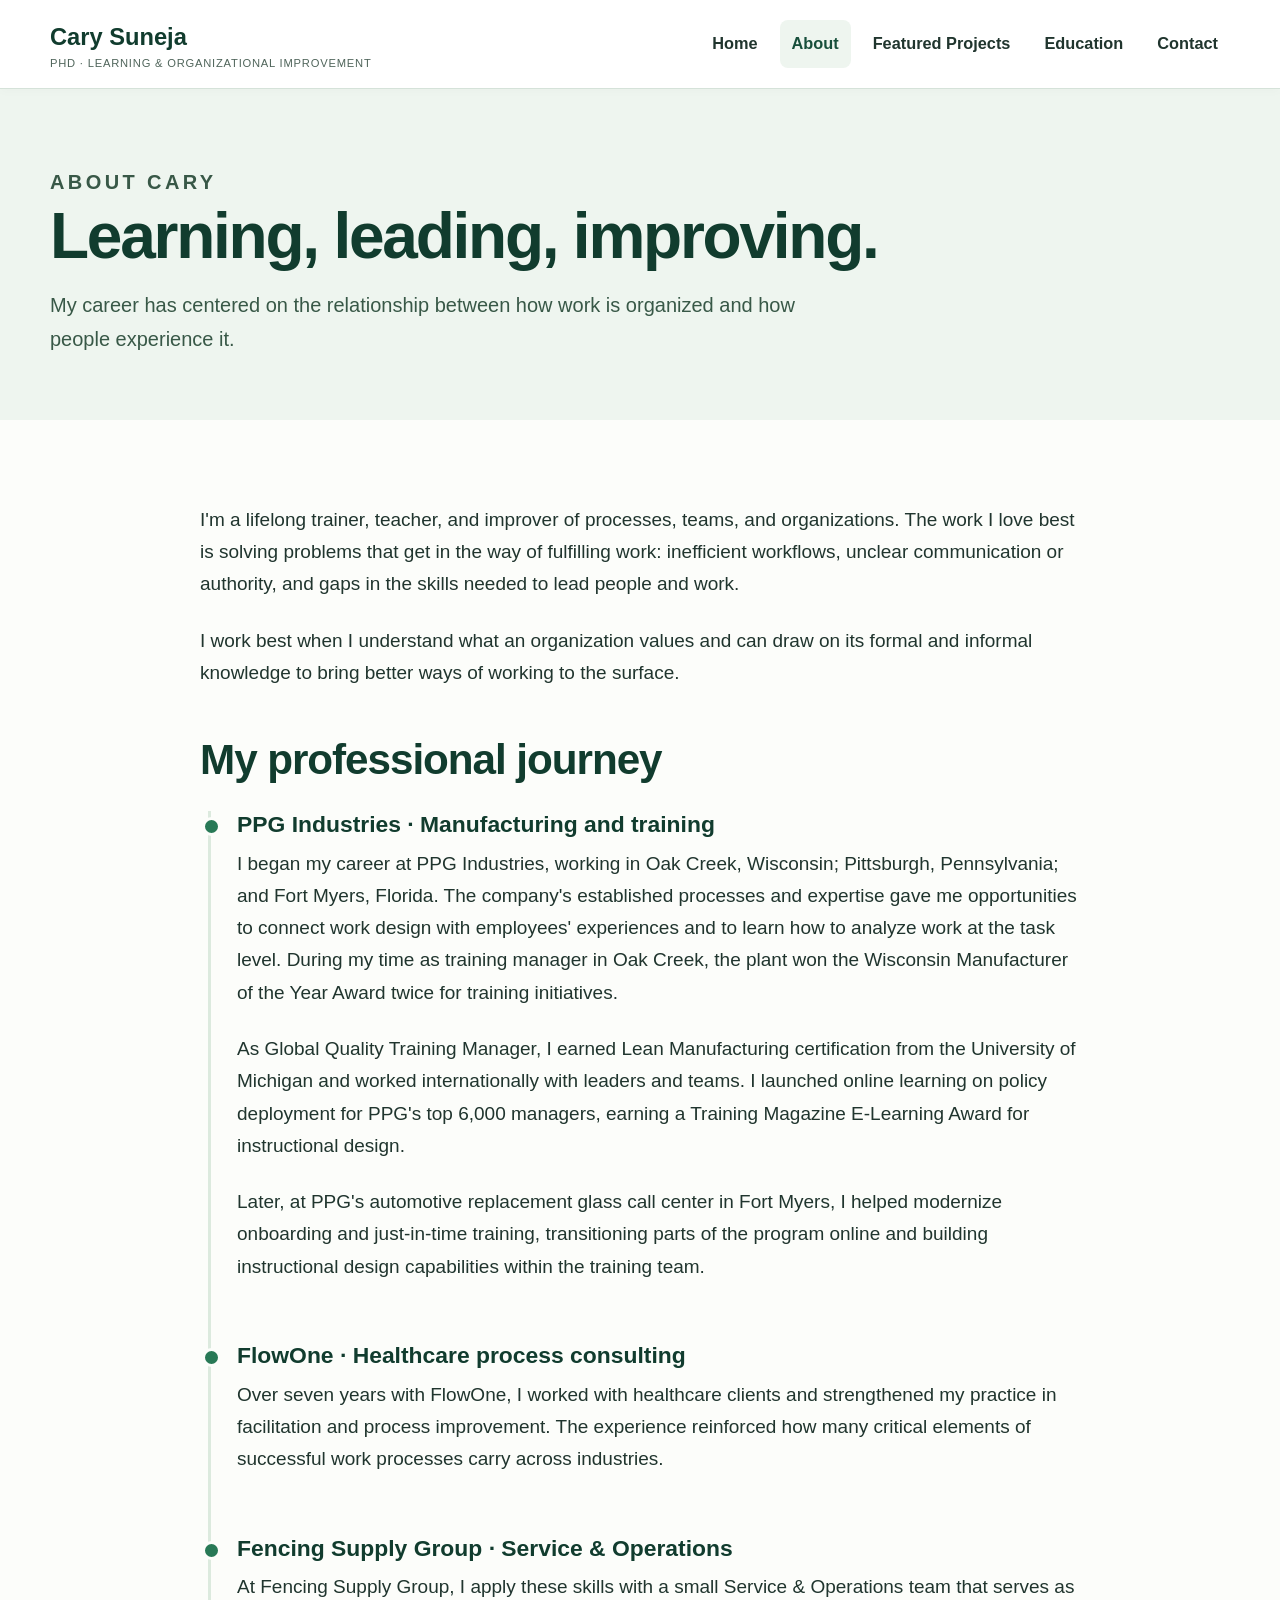
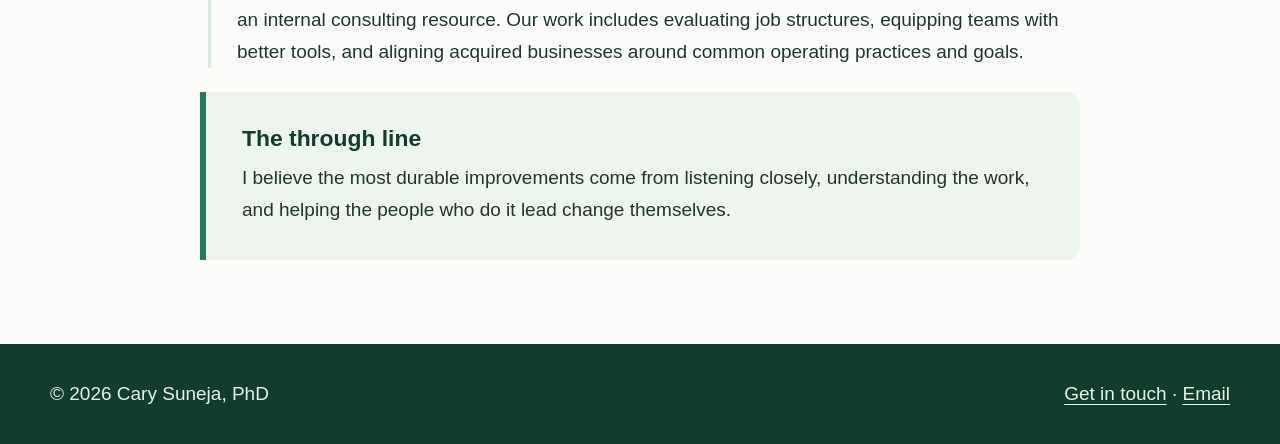
==== about.html @ 57205df8 "Add about.html for professional portfolio site" ====
<!doctype html><html lang="en"><head><meta charset="utf-8"><meta name="viewport" content="width=device-width,initial-scale=1"><meta name="description" content="About Cary Suneja, PhD — experience in manufacturing, healthcare consulting, and operations."><title>About | Cary Suneja, PhD</title><link rel="stylesheet" href="style.css"></head><body><a class="skip" href="#main">Skip to content</a><header class="site-header"><div class="container nav-wrap"><a class="brand" href="index.html">Cary Suneja <span>PhD · Learning &amp; Organizational Improvement</span></a><nav class="nav" aria-label="Main navigation"><a href="index.html">Home</a><a aria-current="page" href="about.html">About</a><a href="projects.html">Featured Projects</a><a href="education.html">Education</a><a href="contact.html">Contact</a></nav></div></header><main id="main"><section class="page-head"><div class="container"><p class="eyebrow">About Cary</p><h1>Learning, leading, improving.</h1><p>My career has centered on the relationship between how work is organized and how people experience it.</p></div></section><section class="section"><div class="container prose"><p>I'm a lifelong trainer, teacher, and improver of processes, teams, and organizations. The work I love best is solving problems that get in the way of fulfilling work: inefficient workflows, unclear communication or authority, and gaps in the skills needed to lead people and work.</p><p>I work best when I understand what an organization values and can draw on its formal and informal knowledge to bring better ways of working to the surface.</p><h2>My professional journey</h2><div class="timeline"><article><h3>PPG Industries · Manufacturing and training</h3><p>I began my career at PPG Industries, working in Oak Creek, Wisconsin; Pittsburgh, Pennsylvania; and Fort Myers, Florida. The company's established processes and expertise gave me opportunities to connect work design with employees' experiences and to learn how to analyze work at the task level. During my time as training manager in Oak Creek, the plant won the Wisconsin Manufacturer of the Year Award twice for training initiatives.</p><p>As Global Quality Training Manager, I earned Lean Manufacturing certification from the University of Michigan and worked internationally with leaders and teams. I launched online learning on policy deployment for PPG's top 6,000 managers, earning a Training Magazine E-Learning Award for instructional design.</p><p>Later, at PPG's automotive replacement glass call center in Fort Myers, I helped modernize onboarding and just-in-time training, transitioning parts of the program online and building instructional design capabilities within the training team.</p></article><article><h3>FlowOne · Healthcare process consulting</h3><p>Over seven years with FlowOne, I worked with healthcare clients and strengthened my practice in facilitation and process improvement. The experience reinforced how many critical elements of successful work processes carry across industries.</p></article><article><h3>Fencing Supply Group · Service &amp; Operations</h3><p>At Fencing Supply Group, I apply these skills with a small Service &amp; Operations team that serves as an internal consulting resource. Our work includes evaluating job structures, equipping teams with better tools, and aligning acquired businesses around common operating practices and goals.</p></article></div><div class="callout"><h3>The through line</h3><p>I believe the most durable improvements come from listening closely, understanding the work, and helping the people who do it lead change themselves.</p></div></div></section></main><footer class="site-footer"><div class="container footer-inner"><p>© 2026 Cary Suneja, PhD</p><p><a href="contact.html">Get in touch</a> · <a href="mailto:Cary.suneja@gmail.com">Email</a></p></div></footer></body></html>
---- style.css ----
/* Cary Suneja · Portfolio styles */
:root{--forest:#174f3b;--deep:#113c2e;--leaf:#287956;--mint:#eef5ef;--sage:#dceade;--ink:#20352e;--muted:#50655b;--paper:#fcfdfa;--white:#fff;--line:#d5e2d9;--shadow:0 18px 46px rgba(18,62,44,.09)}
*{box-sizing:border-box}html{scroll-behavior:smooth}body{margin:0;background:var(--paper);color:var(--ink);font:19px/1.7 Calibri,"Carlito","Segoe UI",Arial,sans-serif}a{color:var(--leaf);text-underline-offset:4px}a:hover{color:var(--deep)}img{max-width:100%}.container{width:min(1180px,calc(100% - 48px));margin-inline:auto}.skip{position:absolute;left:-9999px;top:0;background:#fff;color:var(--deep);padding:12px;z-index:20}.skip:focus{left:12px}.site-header{background:#fff;border-bottom:1px solid var(--line);position:sticky;top:0;z-index:10;box-shadow:0 2px 10px rgba(26,62,44,.025)}.nav-wrap{display:flex;align-items:center;justify-content:space-between;gap:28px;min-height:88px}.brand{color:var(--deep);font-size:1.48rem;font-weight:700;text-decoration:none;white-space:nowrap}.brand span{display:block;color:var(--muted);font-size:.70rem;line-height:1.2;font-weight:500;letter-spacing:.07em;text-transform:uppercase}.nav{display:flex;align-items:center;flex-wrap:wrap;gap:4px 10px}.nav a{display:inline-block;padding:10px 12px;border-radius:8px;color:var(--ink);text-decoration:none;font-size:1.02rem;font-weight:600}.nav a:hover,.nav a[aria-current="page"]{background:var(--mint);color:var(--forest)}.hero{padding:90px 0 84px;background:linear-gradient(125deg,#f3f8f3 5%,#e1eee5 100%)}.hero-layout{display:grid;grid-template-columns:1.2fr .8fr;align-items:center;gap:70px}.eyebrow{text-transform:uppercase;letter-spacing:.17em;font-size:.79rem;font-weight:800;color:var(--leaf);margin:0 0 20px}h1,h2,h3{font-weight:700;line-height:1.17;color:var(--deep)}h1{font-size:clamp(3rem,5.8vw,5.2rem);margin:0 0 25px;letter-spacing:-.035em}h2{font-size:clamp(2.1rem,3.3vw,3.1rem);letter-spacing:-.025em;margin:0 0 26px}h3{font-size:1.43rem;margin:0 0 10px}.lead{font-size:1.3rem;line-height:1.6;color:#385847;max-width:710px}.hero .lead{margin:0 0 34px}.button-group{display:flex;flex-wrap:wrap;gap:14px}.button{display:inline-block;background:var(--forest);color:white;padding:13px 23px;border-radius:9px;font-weight:700;text-decoration:none;transition:transform .15s,background .15s}.button:hover{background:var(--deep);color:#fff;transform:translateY(-2px)}.button.outline{background:transparent;border:2px solid var(--leaf);color:var(--forest);padding:11px 21px}.button.outline:hover{background:#e3eee5}.portrait{aspect-ratio:4/4.65;background:#cfe1d3;border:10px solid #fff;border-radius:24px;box-shadow:var(--shadow);display:grid;place-items:center;overflow:hidden}.portrait-placeholder{text-align:center;max-width:230px;padding:25px;color:var(--forest)}.portrait-placeholder .symbol{font-size:4.6rem;line-height:1;margin-bottom:18px}.portrait-placeholder strong{display:block;font-size:1.2rem}.portrait-placeholder small{display:block;margin-top:9px;font-size:.84rem;line-height:1.45}.portrait img{width:100%;height:100%;object-fit:cover}.section{padding:84px 0}.section.alt{background:var(--mint)}.section-intro{max-width:800px;margin-bottom:34px}.section-intro p{margin-top:0}.grid{display:grid;grid-template-columns:repeat(3,minmax(0,1fr));gap:22px}.grid.two{grid-template-columns:repeat(2,minmax(0,1fr))}.card{background:white;border:1px solid var(--line);border-radius:16px;padding:30px;box-shadow:0 8px 25px rgba(20,74,50,.035)}.card p:last-child{margin-bottom:0}.card .tag,.tag{display:inline-block;background:var(--sage);color:var(--forest);border-radius:100px;padding:4px 12px;font-size:.78rem;font-weight:800;letter-spacing:.04em;margin-bottom:17px}.card-link{font-weight:700}.stats{display:grid;grid-template-columns:repeat(3,1fr);gap:18px;margin-top:28px}.stat{border-left:4px solid var(--leaf);padding:6px 0 6px 20px}.stat strong{display:block;color:var(--forest);font-size:1.7rem;line-height:1.1}.stat span{font-size:.95rem;color:var(--muted)}.page-head{background:var(--mint);padding:76px 0 64px}.page-head h1{font-size:clamp(2.8rem,5vw,4.4rem);margin-bottom:14px}.page-head p{max-width:790px;margin:0;color:#385847;font-size:1.25rem}.prose{max-width:880px}.prose p{margin:0 0 24px}.prose h2{margin-top:46px}.content-split{display:grid;grid-template-columns:1fr 1fr;gap:40px;align-items:start}.project{padding:32px 0;border-bottom:1px solid var(--line)}.project:first-child{padding-top:0}.project:last-child{border:0}.project h3{font-size:1.62rem}.project p{max-width:900px}.project .meta{color:var(--leaf);font-weight:800;font-size:.9rem;margin:0 0 8px;letter-spacing:.06em;text-transform:uppercase}.timeline{border-left:3px solid var(--sage);padding-left:26px;margin-left:8px}.timeline article{padding:0 0 35px;position:relative}.timeline article:before{content:"";position:absolute;left:-35px;top:6px;width:13px;height:13px;border-radius:50%;background:var(--leaf);border:3px solid var(--paper)}.timeline article:last-child{padding-bottom:0}.callout{padding:33px 36px;background:var(--mint);border-left:6px solid var(--leaf);border-radius:0 14px 14px 0}.callout p:last-child{margin-bottom:0}.contact-list{display:grid;gap:18px;max-width:650px}.contact-item{padding:20px 24px;border:1px solid var(--line);border-radius:12px;background:#fff}.contact-item span{display:block;font-size:.84rem;letter-spacing:.08em;text-transform:uppercase;color:var(--muted);font-weight:800}.contact-item a{font-size:1.3rem;font-weight:700;overflow-wrap:anywhere}.site-footer{background:var(--deep);color:#e6f2e8;padding:34px 0}.footer-inner{display:flex;justify-content:space-between;align-items:center;gap:22px;flex-wrap:wrap}.site-footer a{color:#e5f5e5}.site-footer p{margin:0}.small{font-size:.93rem;color:var(--muted)}@media(max-width:950px){.nav-wrap{display:block;padding:19px 0}.brand{display:inline-block;margin-bottom:15px}.nav{gap:3px}.hero-layout,.content-split{grid-template-columns:1fr}.hero-layout{gap:42px}.portrait{max-width:430px;width:100%;justify-self:center}.grid{grid-template-columns:repeat(2,minmax(0,1fr))}}@media(max-width:650px){body{font-size:18px}.container{width:min(100% - 32px,1180px)}.nav a{font-size:.94rem;padding:7px 8px}.hero{padding:56px 0}.section{padding:58px 0}.page-head{padding:55px 0}.grid,.grid.two,.stats{grid-template-columns:1fr}.card{padding:23px}.lead{font-size:1.18rem}h1{font-size:3rem}.footer-inner{display:block}.site-footer p{margin-bottom:8px}}@media(prefers-reduced-motion:reduce){html{scroll-behavior:auto}.button{transition:none}}
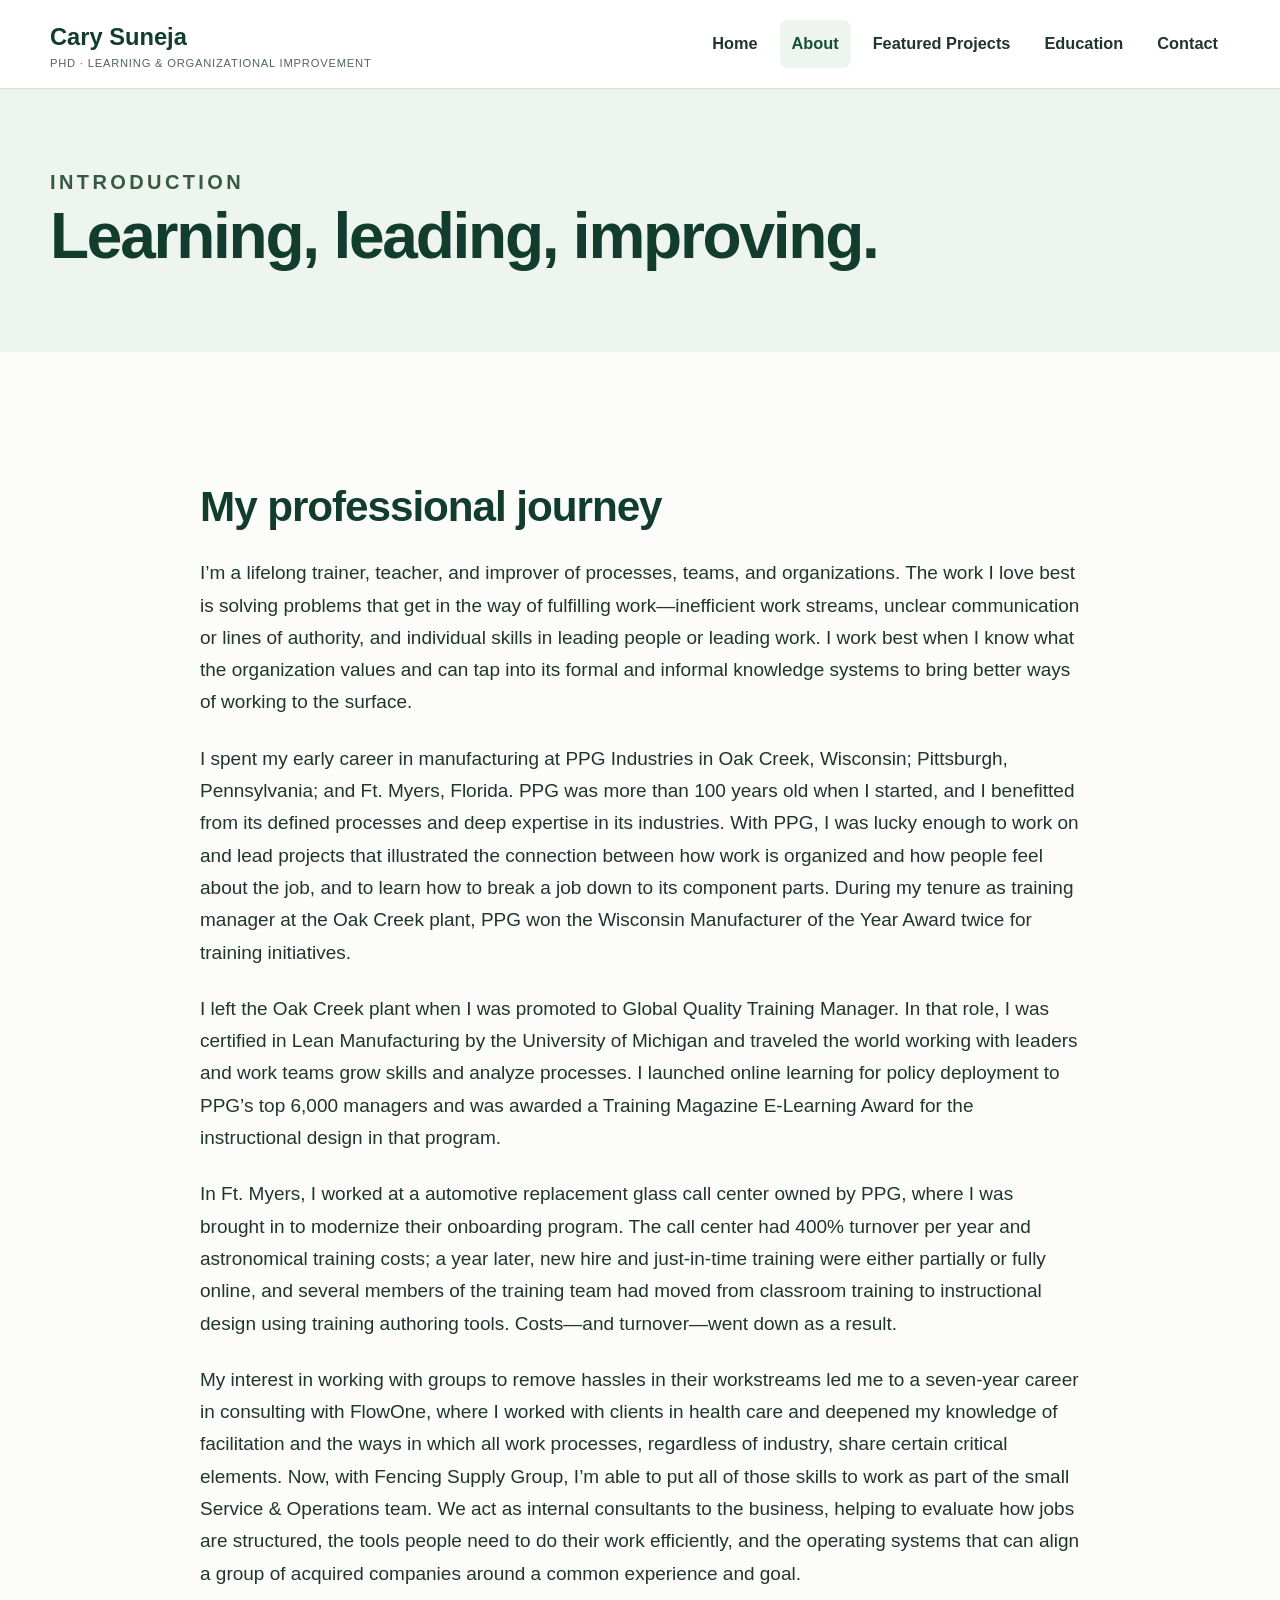
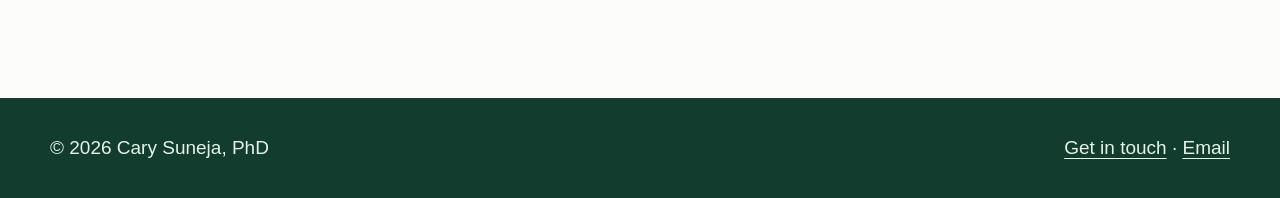
==== commit 8bf3ad7b: "Restore original introduction wording verbatim while retaining section headlines" ====
--- a/about.html
+++ b/about.html
@@ -1 +1 @@
-<!doctype html><html lang="en"><head><meta charset="utf-8"><meta name="viewport" content="width=device-width,initial-scale=1"><meta name="description" content="About Cary Suneja, PhD — experience in manufacturing, healthcare consulting, and operations."><title>About | Cary Suneja, PhD</title><link rel="stylesheet" href="style.css"></head><body><a class="skip" href="#main">Skip to content</a><header class="site-header"><div class="container nav-wrap"><a class="brand" href="index.html">Cary Suneja <span>PhD · Learning &amp; Organizational Improvement</span></a><nav class="nav" aria-label="Main navigation"><a href="index.html">Home</a><a aria-current="page" href="about.html">About</a><a href="projects.html">Featured Projects</a><a href="education.html">Education</a><a href="contact.html">Contact</a></nav></div></header><main id="main"><section class="page-head"><div class="container"><p class="eyebrow">About Cary</p><h1>Learning, leading, improving.</h1><p>My career has centered on the relationship between how work is organized and how people experience it.</p></div></section><section class="section"><div class="container prose"><p>I'm a lifelong trainer, teacher, and improver of processes, teams, and organizations. The work I love best is solving problems that get in the way of fulfilling work: inefficient workflows, unclear communication or authority, and gaps in the skills needed to lead people and work.</p><p>I work best when I understand what an organization values and can draw on its formal and informal knowledge to bring better ways of working to the surface.</p><h2>My professional journey</h2><div class="timeline"><article><h3>PPG Industries · Manufacturing and training</h3><p>I began my career at PPG Industries, working in Oak Creek, Wisconsin; Pittsburgh, Pennsylvania; and Fort Myers, Florida. The company's established processes and expertise gave me opportunities to connect work design with employees' experiences and to learn how to analyze work at the task level. During my time as training manager in Oak Creek, the plant won the Wisconsin Manufacturer of the Year Award twice for training initiatives.</p><p>As Global Quality Training Manager, I earned Lean Manufacturing certification from the University of Michigan and worked internationally with leaders and teams. I launched online learning on policy deployment for PPG's top 6,000 managers, earning a Training Magazine E-Learning Award for instructional design.</p><p>Later, at PPG's automotive replacement glass call center in Fort Myers, I helped modernize onboarding and just-in-time training, transitioning parts of the program online and building instructional design capabilities within the training team.</p></article><article><h3>FlowOne · Healthcare process consulting</h3><p>Over seven years with FlowOne, I worked with healthcare clients and strengthened my practice in facilitation and process improvement. The experience reinforced how many critical elements of successful work processes carry across industries.</p></article><article><h3>Fencing Supply Group · Service &amp; Operations</h3><p>At Fencing Supply Group, I apply these skills with a small Service &amp; Operations team that serves as an internal consulting resource. Our work includes evaluating job structures, equipping teams with better tools, and aligning acquired businesses around common operating practices and goals.</p></article></div><div class="callout"><h3>The through line</h3><p>I believe the most durable improvements come from listening closely, understanding the work, and helping the people who do it lead change themselves.</p></div></div></section></main><footer class="site-footer"><div class="container footer-inner"><p>© 2026 Cary Suneja, PhD</p><p><a href="contact.html">Get in touch</a> · <a href="mailto:Cary.suneja@gmail.com">Email</a></p></div></footer></body></html>+<!doctype html><html lang="en"><head><meta charset="utf-8"><meta name="viewport" content="width=device-width,initial-scale=1"><meta name="description" content="About Cary Suneja, PhD — experience in manufacturing, healthcare consulting, and operations."><title>About | Cary Suneja, PhD</title><link rel="stylesheet" href="style.css"></head><body><a class="skip" href="#main">Skip to content</a><header class="site-header"><div class="container nav-wrap"><a class="brand" href="index.html">Cary Suneja <span>PhD · Learning &amp; Organizational Improvement</span></a><nav class="nav" aria-label="Main navigation"><a href="index.html">Home</a><a aria-current="page" href="about.html">About</a><a href="projects.html">Featured Projects</a><a href="education.html">Education</a><a href="contact.html">Contact</a></nav></div></header><main id="main"><section class="page-head"><div class="container"><p class="eyebrow">Introduction</p><h1>Learning, leading, improving.</h1></div></section><section class="section"><div class="container prose"><h2>My professional journey</h2><p>I’m a lifelong trainer, teacher, and improver of processes, teams, and organizations. The work I love best is solving problems that get in the way of fulfilling work—inefficient work streams, unclear communication or lines of authority, and individual skills in leading people or leading work. I work best when I know what the organization values and can tap into its formal and informal knowledge systems to bring better ways of working to the surface.</p><p>I spent my early career in manufacturing at PPG Industries in Oak Creek, Wisconsin; Pittsburgh, Pennsylvania; and Ft. Myers, Florida. PPG was more than 100 years old when I started, and I benefitted from its defined processes and deep expertise in its industries. With PPG, I was lucky enough to work on and lead projects that illustrated the connection between how work is organized and how people feel about the job, and to learn how to break a job down to its component parts. During my tenure as training manager at the Oak Creek plant, PPG won the Wisconsin Manufacturer of the Year Award twice for training initiatives. </p><p>I left the Oak Creek plant when I was promoted to Global Quality Training Manager.  In that role, I was certified in Lean Manufacturing by the University of Michigan and traveled the world working with leaders and work teams grow skills and analyze processes. I launched online learning for policy deployment to PPG’s top 6,000 managers and was awarded a Training Magazine E-Learning Award for the instructional design in that program.</p><p>In Ft. Myers, I worked at a automotive replacement glass call center owned by PPG, where I was brought in to modernize their onboarding program. The call center had 400% turnover per year and astronomical training costs; a year later, new hire and just-in-time training were either partially or fully online, and several members of the training team had moved from classroom training to instructional design using training authoring tools. Costs—and turnover—went down as a result.</p><p>My interest in working with groups to remove hassles in their workstreams led me to a seven-year career in consulting with FlowOne, where I worked with clients in health care and deepened my knowledge of facilitation and the ways in which all work processes, regardless of industry, share certain critical elements. Now, with Fencing Supply Group, I’m able to put all of those skills to work as part of the small Service &amp; Operations team. We act as internal consultants to the business, helping to evaluate how jobs are structured, the tools people need to do their work efficiently, and the operating systems that can align a group of acquired companies around a common experience and goal.</p></div></section></main><footer class="site-footer"><div class="container footer-inner"><p>© 2026 Cary Suneja, PhD</p><p><a href="contact.html">Get in touch</a> · <a href="mailto:Cary.suneja@gmail.com">Email</a></p></div></footer></body></html>
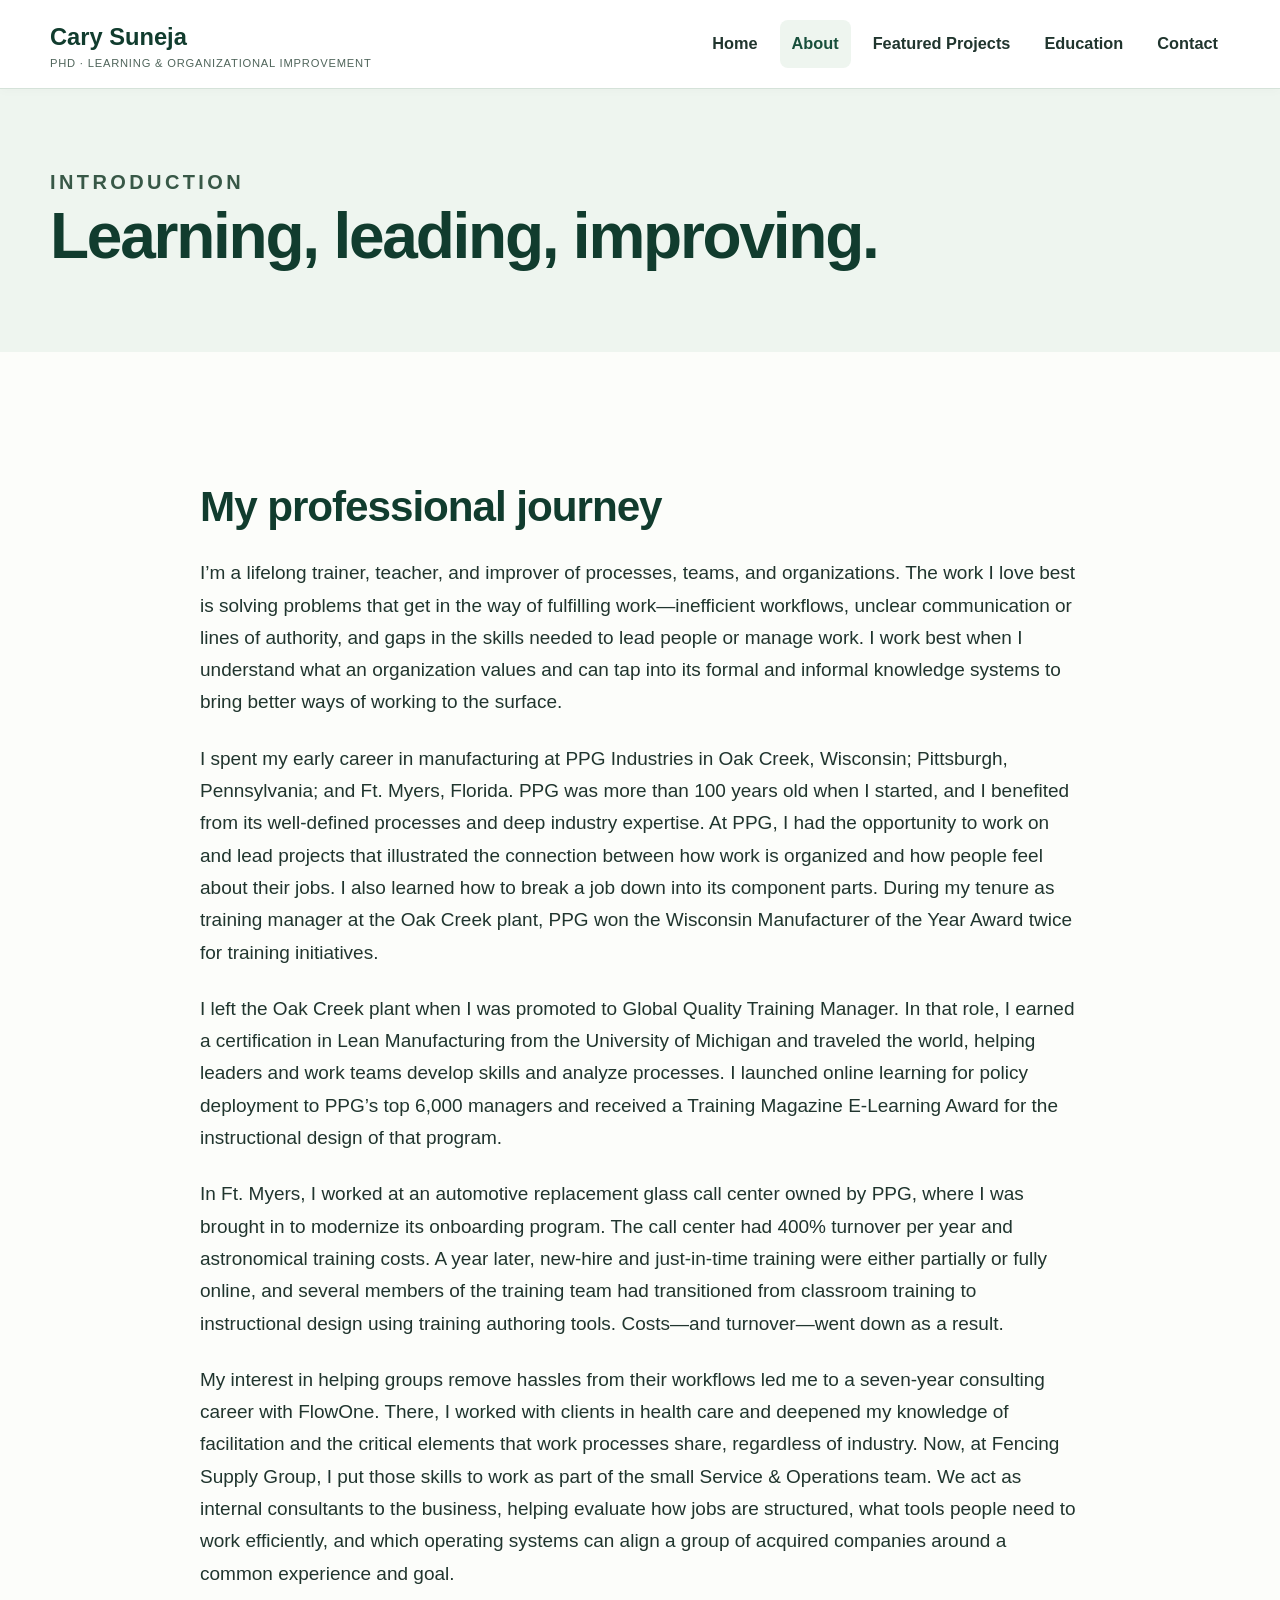
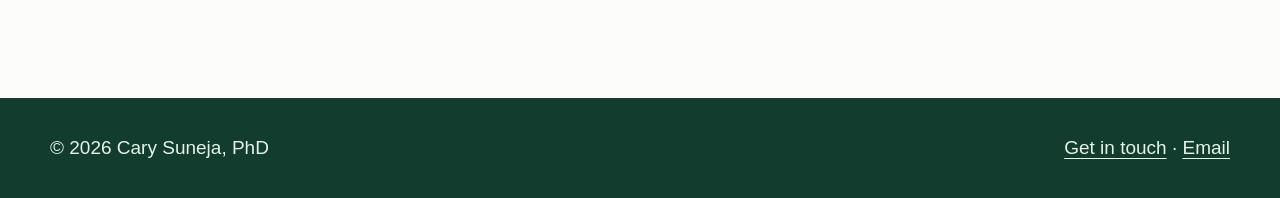
==== commit 97fc158d: "Lightly copyedit My Professional Journey for clarity and flow" ====
--- a/about.html
+++ b/about.html
@@ -1 +1 @@
-<!doctype html><html lang="en"><head><meta charset="utf-8"><meta name="viewport" content="width=device-width,initial-scale=1"><meta name="description" content="About Cary Suneja, PhD — experience in manufacturing, healthcare consulting, and operations."><title>About | Cary Suneja, PhD</title><link rel="stylesheet" href="style.css"></head><body><a class="skip" href="#main">Skip to content</a><header class="site-header"><div class="container nav-wrap"><a class="brand" href="index.html">Cary Suneja <span>PhD · Learning &amp; Organizational Improvement</span></a><nav class="nav" aria-label="Main navigation"><a href="index.html">Home</a><a aria-current="page" href="about.html">About</a><a href="projects.html">Featured Projects</a><a href="education.html">Education</a><a href="contact.html">Contact</a></nav></div></header><main id="main"><section class="page-head"><div class="container"><p class="eyebrow">Introduction</p><h1>Learning, leading, improving.</h1></div></section><section class="section"><div class="container prose"><h2>My professional journey</h2><p>I’m a lifelong trainer, teacher, and improver of processes, teams, and organizations. The work I love best is solving problems that get in the way of fulfilling work—inefficient work streams, unclear communication or lines of authority, and individual skills in leading people or leading work. I work best when I know what the organization values and can tap into its formal and informal knowledge systems to bring better ways of working to the surface.</p><p>I spent my early career in manufacturing at PPG Industries in Oak Creek, Wisconsin; Pittsburgh, Pennsylvania; and Ft. Myers, Florida. PPG was more than 100 years old when I started, and I benefitted from its defined processes and deep expertise in its industries. With PPG, I was lucky enough to work on and lead projects that illustrated the connection between how work is organized and how people feel about the job, and to learn how to break a job down to its component parts. During my tenure as training manager at the Oak Creek plant, PPG won the Wisconsin Manufacturer of the Year Award twice for training initiatives. </p><p>I left the Oak Creek plant when I was promoted to Global Quality Training Manager.  In that role, I was certified in Lean Manufacturing by the University of Michigan and traveled the world working with leaders and work teams grow skills and analyze processes. I launched online learning for policy deployment to PPG’s top 6,000 managers and was awarded a Training Magazine E-Learning Award for the instructional design in that program.</p><p>In Ft. Myers, I worked at a automotive replacement glass call center owned by PPG, where I was brought in to modernize their onboarding program. The call center had 400% turnover per year and astronomical training costs; a year later, new hire and just-in-time training were either partially or fully online, and several members of the training team had moved from classroom training to instructional design using training authoring tools. Costs—and turnover—went down as a result.</p><p>My interest in working with groups to remove hassles in their workstreams led me to a seven-year career in consulting with FlowOne, where I worked with clients in health care and deepened my knowledge of facilitation and the ways in which all work processes, regardless of industry, share certain critical elements. Now, with Fencing Supply Group, I’m able to put all of those skills to work as part of the small Service &amp; Operations team. We act as internal consultants to the business, helping to evaluate how jobs are structured, the tools people need to do their work efficiently, and the operating systems that can align a group of acquired companies around a common experience and goal.</p></div></section></main><footer class="site-footer"><div class="container footer-inner"><p>© 2026 Cary Suneja, PhD</p><p><a href="contact.html">Get in touch</a> · <a href="mailto:Cary.suneja@gmail.com">Email</a></p></div></footer></body></html>+<!doctype html><html lang="en"><head><meta charset="utf-8"><meta name="viewport" content="width=device-width,initial-scale=1"><meta name="description" content="About Cary Suneja, PhD — experience in manufacturing, healthcare consulting, and operations."><title>About | Cary Suneja, PhD</title><link rel="stylesheet" href="style.css"></head><body><a class="skip" href="#main">Skip to content</a><header class="site-header"><div class="container nav-wrap"><a class="brand" href="index.html">Cary Suneja <span>PhD · Learning &amp; Organizational Improvement</span></a><nav class="nav" aria-label="Main navigation"><a href="index.html">Home</a><a aria-current="page" href="about.html">About</a><a href="projects.html">Featured Projects</a><a href="education.html">Education</a><a href="contact.html">Contact</a></nav></div></header><main id="main"><section class="page-head"><div class="container"><p class="eyebrow">Introduction</p><h1>Learning, leading, improving.</h1></div></section><section class="section"><div class="container prose"><h2>My professional journey</h2><p>I’m a lifelong trainer, teacher, and improver of processes, teams, and organizations. The work I love best is solving problems that get in the way of fulfilling work—inefficient workflows, unclear communication or lines of authority, and gaps in the skills needed to lead people or manage work. I work best when I understand what an organization values and can tap into its formal and informal knowledge systems to bring better ways of working to the surface.</p><p>I spent my early career in manufacturing at PPG Industries in Oak Creek, Wisconsin; Pittsburgh, Pennsylvania; and Ft. Myers, Florida. PPG was more than 100 years old when I started, and I benefited from its well-defined processes and deep industry expertise. At PPG, I had the opportunity to work on and lead projects that illustrated the connection between how work is organized and how people feel about their jobs. I also learned how to break a job down into its component parts. During my tenure as training manager at the Oak Creek plant, PPG won the Wisconsin Manufacturer of the Year Award twice for training initiatives.</p><p>I left the Oak Creek plant when I was promoted to Global Quality Training Manager. In that role, I earned a certification in Lean Manufacturing from the University of Michigan and traveled the world, helping leaders and work teams develop skills and analyze processes. I launched online learning for policy deployment to PPG’s top 6,000 managers and received a Training Magazine E-Learning Award for the instructional design of that program.</p><p>In Ft. Myers, I worked at an automotive replacement glass call center owned by PPG, where I was brought in to modernize its onboarding program. The call center had 400% turnover per year and astronomical training costs. A year later, new-hire and just-in-time training were either partially or fully online, and several members of the training team had transitioned from classroom training to instructional design using training authoring tools. Costs—and turnover—went down as a result.</p><p>My interest in helping groups remove hassles from their workflows led me to a seven-year consulting career with FlowOne. There, I worked with clients in health care and deepened my knowledge of facilitation and the critical elements that work processes share, regardless of industry. Now, at Fencing Supply Group, I put those skills to work as part of the small Service &amp; Operations team. We act as internal consultants to the business, helping evaluate how jobs are structured, what tools people need to work efficiently, and which operating systems can align a group of acquired companies around a common experience and goal.</p></div></section></main><footer class="site-footer"><div class="container footer-inner"><p>© 2026 Cary Suneja, PhD</p><p><a href="contact.html">Get in touch</a> · <a href="mailto:Cary.suneja@gmail.com">Email</a></p></div></footer></body></html>
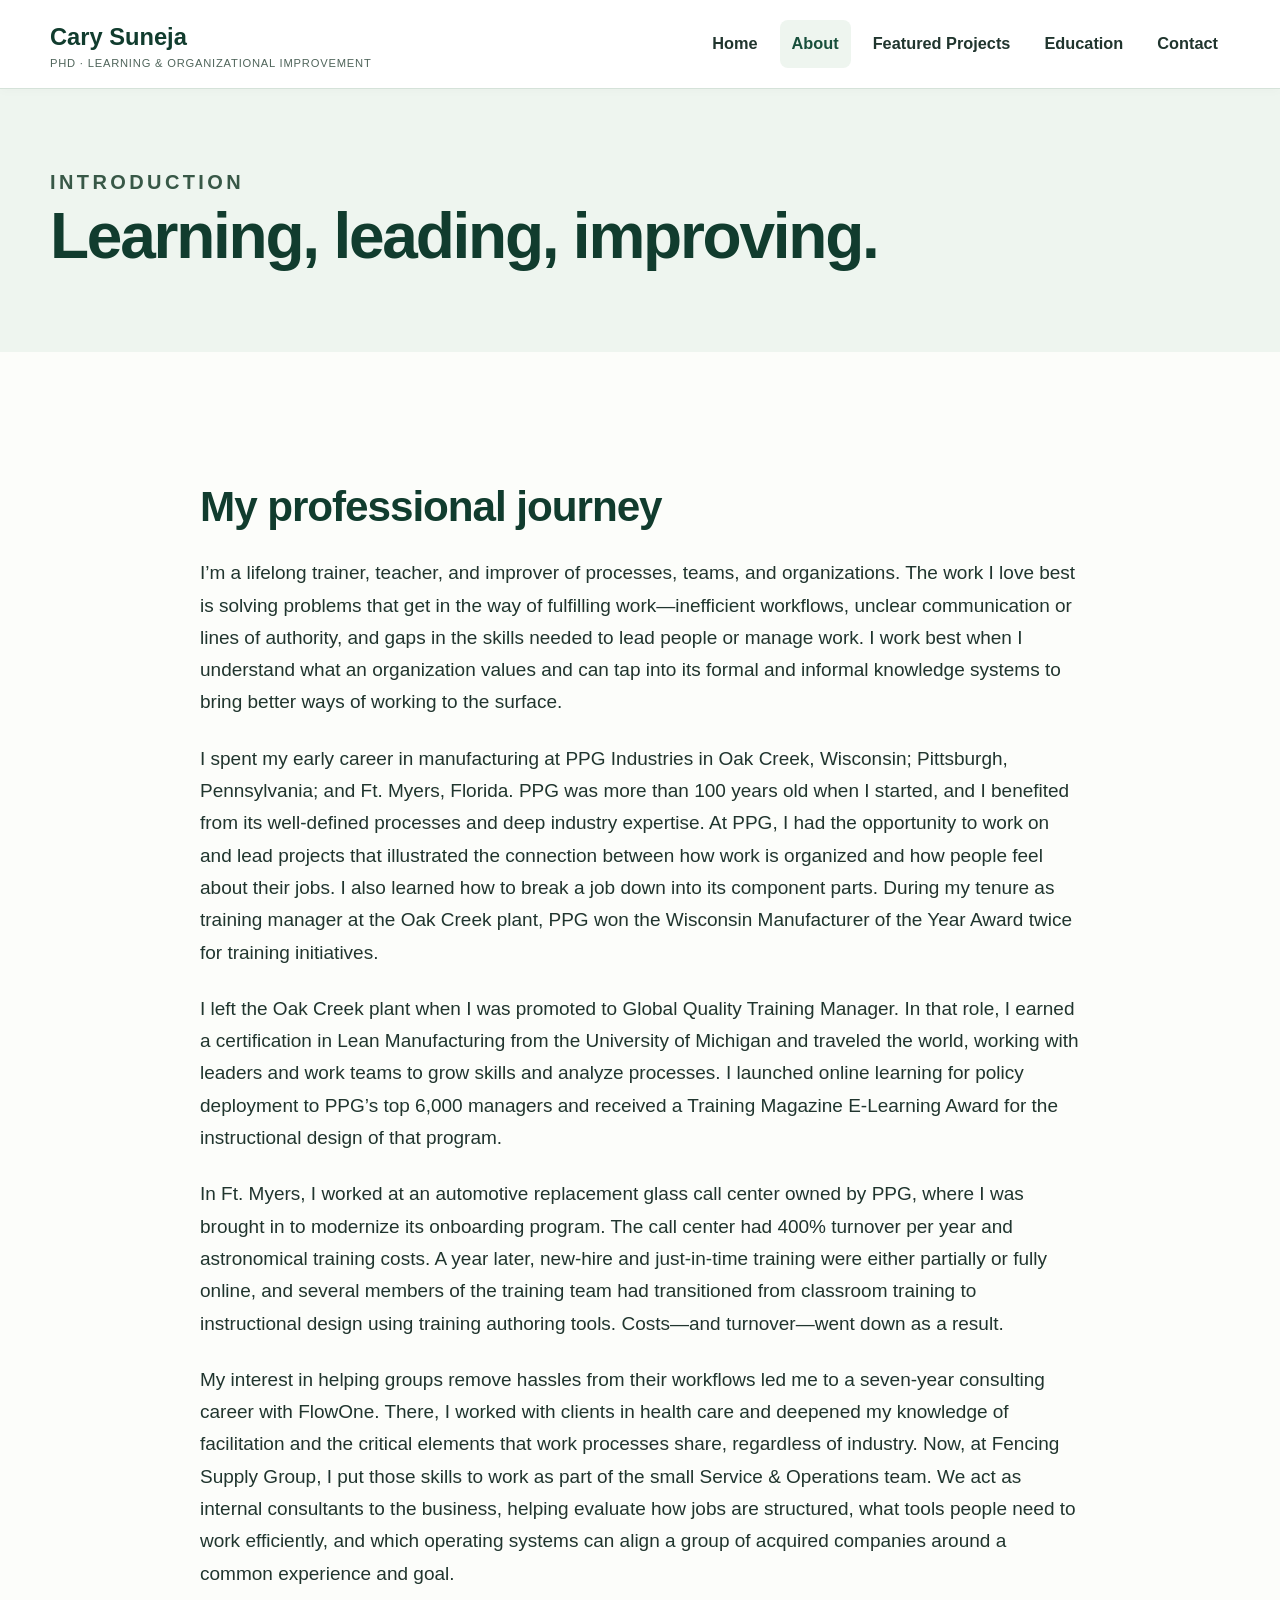
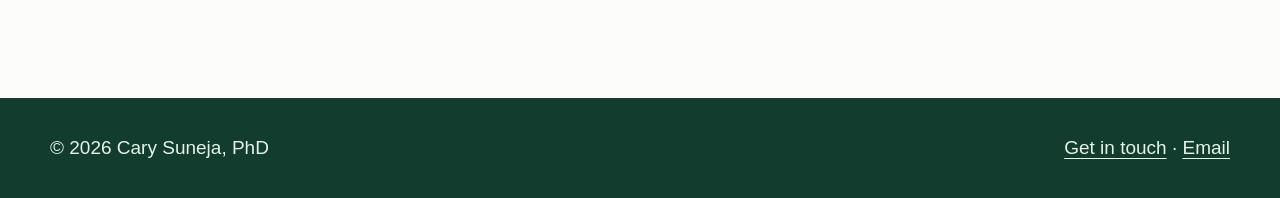
==== commit f8acb4d1: "Correct wording about work teams growing skills" ====
--- a/about.html
+++ b/about.html
@@ -1 +1 @@
-<!doctype html><html lang="en"><head><meta charset="utf-8"><meta name="viewport" content="width=device-width,initial-scale=1"><meta name="description" content="About Cary Suneja, PhD — experience in manufacturing, healthcare consulting, and operations."><title>About | Cary Suneja, PhD</title><link rel="stylesheet" href="style.css"></head><body><a class="skip" href="#main">Skip to content</a><header class="site-header"><div class="container nav-wrap"><a class="brand" href="index.html">Cary Suneja <span>PhD · Learning &amp; Organizational Improvement</span></a><nav class="nav" aria-label="Main navigation"><a href="index.html">Home</a><a aria-current="page" href="about.html">About</a><a href="projects.html">Featured Projects</a><a href="education.html">Education</a><a href="contact.html">Contact</a></nav></div></header><main id="main"><section class="page-head"><div class="container"><p class="eyebrow">Introduction</p><h1>Learning, leading, improving.</h1></div></section><section class="section"><div class="container prose"><h2>My professional journey</h2><p>I’m a lifelong trainer, teacher, and improver of processes, teams, and organizations. The work I love best is solving problems that get in the way of fulfilling work—inefficient workflows, unclear communication or lines of authority, and gaps in the skills needed to lead people or manage work. I work best when I understand what an organization values and can tap into its formal and informal knowledge systems to bring better ways of working to the surface.</p><p>I spent my early career in manufacturing at PPG Industries in Oak Creek, Wisconsin; Pittsburgh, Pennsylvania; and Ft. Myers, Florida. PPG was more than 100 years old when I started, and I benefited from its well-defined processes and deep industry expertise. At PPG, I had the opportunity to work on and lead projects that illustrated the connection between how work is organized and how people feel about their jobs. I also learned how to break a job down into its component parts. During my tenure as training manager at the Oak Creek plant, PPG won the Wisconsin Manufacturer of the Year Award twice for training initiatives.</p><p>I left the Oak Creek plant when I was promoted to Global Quality Training Manager. In that role, I earned a certification in Lean Manufacturing from the University of Michigan and traveled the world, helping leaders and work teams develop skills and analyze processes. I launched online learning for policy deployment to PPG’s top 6,000 managers and received a Training Magazine E-Learning Award for the instructional design of that program.</p><p>In Ft. Myers, I worked at an automotive replacement glass call center owned by PPG, where I was brought in to modernize its onboarding program. The call center had 400% turnover per year and astronomical training costs. A year later, new-hire and just-in-time training were either partially or fully online, and several members of the training team had transitioned from classroom training to instructional design using training authoring tools. Costs—and turnover—went down as a result.</p><p>My interest in helping groups remove hassles from their workflows led me to a seven-year consulting career with FlowOne. There, I worked with clients in health care and deepened my knowledge of facilitation and the critical elements that work processes share, regardless of industry. Now, at Fencing Supply Group, I put those skills to work as part of the small Service &amp; Operations team. We act as internal consultants to the business, helping evaluate how jobs are structured, what tools people need to work efficiently, and which operating systems can align a group of acquired companies around a common experience and goal.</p></div></section></main><footer class="site-footer"><div class="container footer-inner"><p>© 2026 Cary Suneja, PhD</p><p><a href="contact.html">Get in touch</a> · <a href="mailto:Cary.suneja@gmail.com">Email</a></p></div></footer></body></html>+<!doctype html><html lang="en"><head><meta charset="utf-8"><meta name="viewport" content="width=device-width,initial-scale=1"><meta name="description" content="About Cary Suneja, PhD — experience in manufacturing, healthcare consulting, and operations."><title>About | Cary Suneja, PhD</title><link rel="stylesheet" href="style.css"></head><body><a class="skip" href="#main">Skip to content</a><header class="site-header"><div class="container nav-wrap"><a class="brand" href="index.html">Cary Suneja <span>PhD · Learning &amp; Organizational Improvement</span></a><nav class="nav" aria-label="Main navigation"><a href="index.html">Home</a><a aria-current="page" href="about.html">About</a><a href="projects.html">Featured Projects</a><a href="education.html">Education</a><a href="contact.html">Contact</a></nav></div></header><main id="main"><section class="page-head"><div class="container"><p class="eyebrow">Introduction</p><h1>Learning, leading, improving.</h1></div></section><section class="section"><div class="container prose"><h2>My professional journey</h2><p>I’m a lifelong trainer, teacher, and improver of processes, teams, and organizations. The work I love best is solving problems that get in the way of fulfilling work—inefficient workflows, unclear communication or lines of authority, and gaps in the skills needed to lead people or manage work. I work best when I understand what an organization values and can tap into its formal and informal knowledge systems to bring better ways of working to the surface.</p><p>I spent my early career in manufacturing at PPG Industries in Oak Creek, Wisconsin; Pittsburgh, Pennsylvania; and Ft. Myers, Florida. PPG was more than 100 years old when I started, and I benefited from its well-defined processes and deep industry expertise. At PPG, I had the opportunity to work on and lead projects that illustrated the connection between how work is organized and how people feel about their jobs. I also learned how to break a job down into its component parts. During my tenure as training manager at the Oak Creek plant, PPG won the Wisconsin Manufacturer of the Year Award twice for training initiatives.</p><p>I left the Oak Creek plant when I was promoted to Global Quality Training Manager. In that role, I earned a certification in Lean Manufacturing from the University of Michigan and traveled the world, working with leaders and work teams to grow skills and analyze processes. I launched online learning for policy deployment to PPG’s top 6,000 managers and received a Training Magazine E-Learning Award for the instructional design of that program.</p><p>In Ft. Myers, I worked at an automotive replacement glass call center owned by PPG, where I was brought in to modernize its onboarding program. The call center had 400% turnover per year and astronomical training costs. A year later, new-hire and just-in-time training were either partially or fully online, and several members of the training team had transitioned from classroom training to instructional design using training authoring tools. Costs—and turnover—went down as a result.</p><p>My interest in helping groups remove hassles from their workflows led me to a seven-year consulting career with FlowOne. There, I worked with clients in health care and deepened my knowledge of facilitation and the critical elements that work processes share, regardless of industry. Now, at Fencing Supply Group, I put those skills to work as part of the small Service &amp; Operations team. We act as internal consultants to the business, helping evaluate how jobs are structured, what tools people need to work efficiently, and which operating systems can align a group of acquired companies around a common experience and goal.</p></div></section></main><footer class="site-footer"><div class="container footer-inner"><p>© 2026 Cary Suneja, PhD</p><p><a href="contact.html">Get in touch</a> · <a href="mailto:Cary.suneja@gmail.com">Email</a></p></div></footer></body></html>
